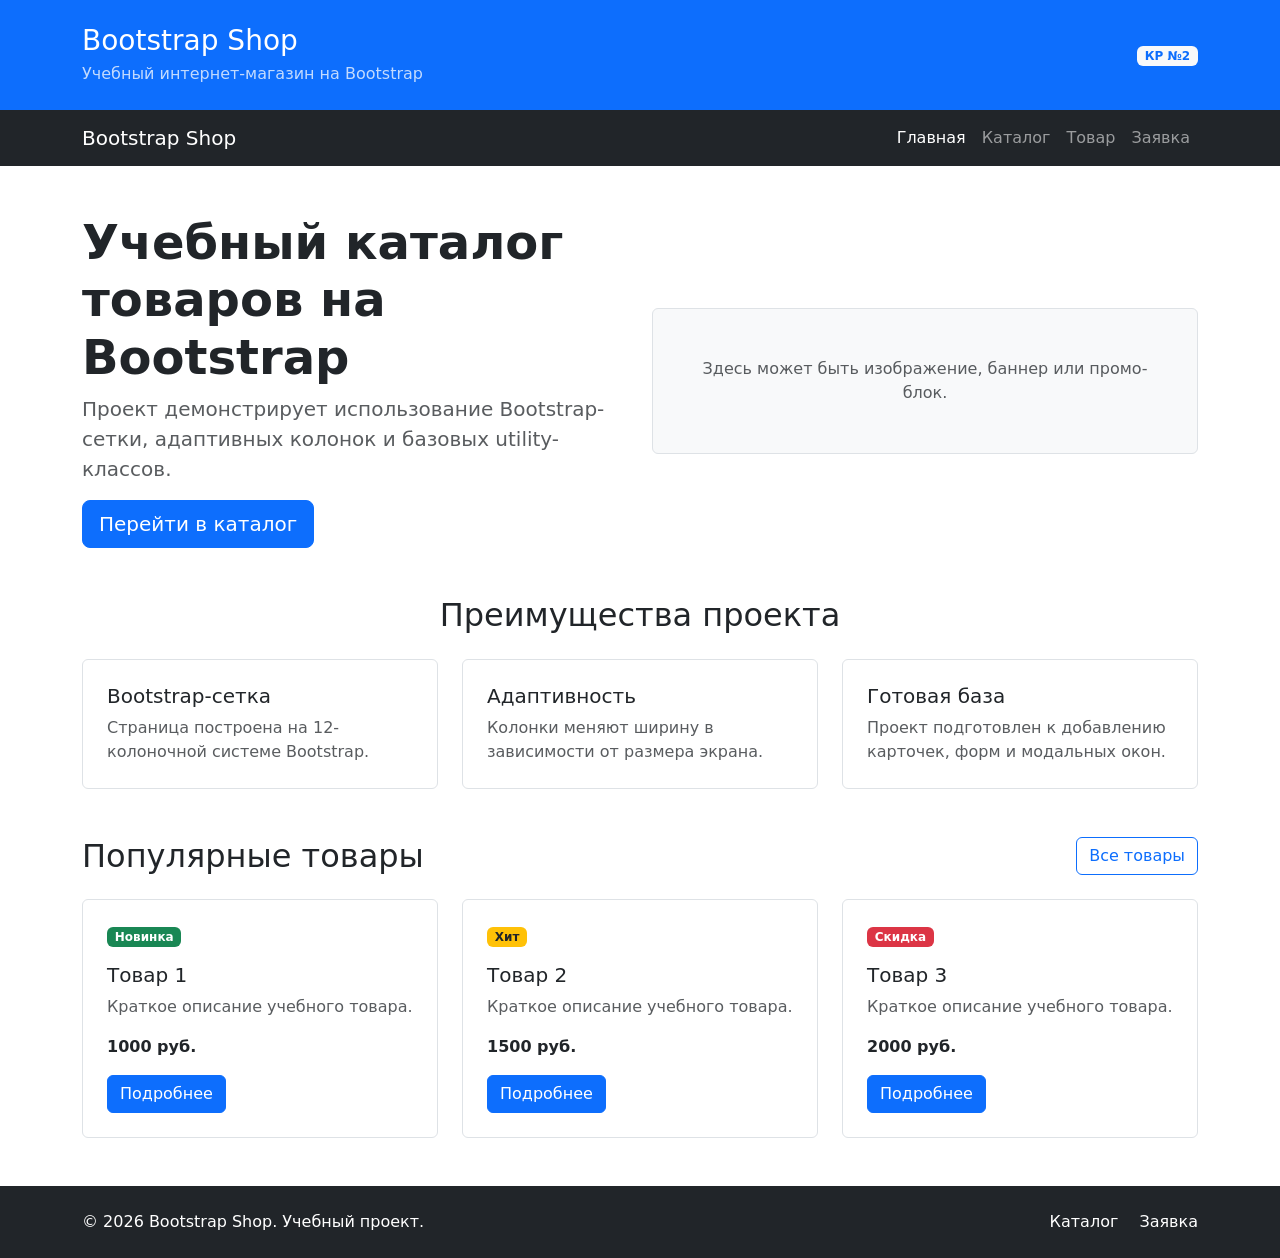
==== index.html @ 37c41f8d "feat: create Bootstrap grid homepage" ====
<!DOCTYPE html>
<html lang="ru">
<head>
  <meta charset="UTF-8">
  <meta name="viewport" content="width=device-width, initial-scale=1.0">
  <title>Главная — Bootstrap Shop</title>

  <link
    href="https://cdn.jsdelivr.net/npm/bootstrap@5.3.3/dist/css/bootstrap.min.css"
    rel="stylesheet"
  >

  <link rel="stylesheet" href="css/custom.css">
</head>
<body>
  <header class="bg-primary text-white py-4">
  <div class="container">
    <div class="row align-items-center">
      <div class="col-12 col-md-8">
        <h1 class="h3 mb-1">Bootstrap Shop</h1>
        <p class="mb-0 opacity-75">
          Учебный интернет-магазин на Bootstrap
        </p>
      </div>

      <div class="col-12 col-md-4 text-md-end mt-3 mt-md-0">
        <span class="badge bg-light text-primary">
          КР №2
        </span>
      </div>
    </div>
  </div>
</header>

<nav class="navbar navbar-expand-lg navbar-dark bg-dark">
  <div class="container">
    <a class="navbar-brand" href="index.html">Bootstrap Shop</a>

    <button
      class="navbar-toggler"
      type="button"
      data-bs-toggle="collapse"
      data-bs-target="#mainNavbar"
      aria-controls="mainNavbar"
      aria-expanded="false"
      aria-label="Переключить навигацию"
    >
      <span class="navbar-toggler-icon"></span>
    </button>

    <div class="collapse navbar-collapse" id="mainNavbar">
      <ul class="navbar-nav ms-auto">
        <li class="nav-item">
          <a class="nav-link active" aria-current="page" href="index.html">
            Главная
          </a>
        </li>

        <li class="nav-item">
          <a class="nav-link" href="catalog.html">Каталог</a>
        </li>

        <li class="nav-item">
          <a class="nav-link" href="product.html">Товар</a>
        </li>

        <li class="nav-item">
          <a class="nav-link" href="order.html">Заявка</a>
        </li>
      </ul>
    </div>
  </div>
</nav>

<main>
  <section class="container my-5">
    <div class="row align-items-center g-4">
      <div class="col-12 col-lg-6">
        <h2 class="display-5 fw-bold">
          Учебный каталог товаров на Bootstrap
        </h2>

        <p class="lead text-muted">
          Проект демонстрирует использование Bootstrap-сетки,
          адаптивных колонок и базовых utility-классов.
        </p>

        <a class="btn btn-primary btn-lg" href="catalog.html">
          Перейти в каталог
        </a>
      </div>

      <div class="col-12 col-lg-6">
        <div class="p-5 bg-light border rounded text-center">
          <p class="mb-0 text-muted">
            Здесь может быть изображение, баннер или промо-блок.
          </p>
        </div>
      </div>
    </div>
  </section>
  <section class="container my-5">
  <h2 class="text-center mb-4">Преимущества проекта</h2>

  <div class="row g-4">
    <div class="col-12 col-md-4">
      <div class="p-4 border rounded h-100 bg-white">
        <h3 class="h5">Bootstrap-сетка</h3>
        <p class="mb-0 text-muted">
          Страница построена на 12-колоночной системе Bootstrap.
        </p>
      </div>
    </div>

    <div class="col-12 col-md-4">
      <div class="p-4 border rounded h-100 bg-white">
        <h3 class="h5">Адаптивность</h3>
        <p class="mb-0 text-muted">
          Колонки меняют ширину в зависимости от размера экрана.
        </p>
      </div>
    </div>

    <div class="col-12 col-md-4">
      <div class="p-4 border rounded h-100 bg-white">
        <h3 class="h5">Готовая база</h3>
        <p class="mb-0 text-muted">
          Проект подготовлен к добавлению карточек, форм и модальных окон.
        </p>
      </div>
    </div>
  </div>
</section>

<section class="container my-5">
  <div class="d-flex justify-content-between align-items-center mb-4">
    <h2 class="mb-0">Популярные товары</h2>

    <a class="btn btn-outline-primary" href="catalog.html">
      Все товары
    </a>
  </div>

  <div class="row g-4">
    <div class="col-12 col-md-6 col-lg-4">
      <div class="border rounded h-100 p-4">
        <span class="badge bg-success mb-3">Новинка</span>

        <h3 class="h5">Товар 1</h3>

        <p class="text-muted">
          Краткое описание учебного товара.
        </p>

        <p class="fw-bold mb-3">1000 руб.</p>

        <a class="btn btn-primary" href="product.html">
          Подробнее
        </a>
      </div>
    </div>

    <div class="col-12 col-md-6 col-lg-4">
      <div class="border rounded h-100 p-4">
        <span class="badge bg-warning text-dark mb-3">Хит</span>

        <h3 class="h5">Товар 2</h3>

        <p class="text-muted">
          Краткое описание учебного товара.
        </p>

        <p class="fw-bold mb-3">1500 руб.</p>

        <a class="btn btn-primary" href="product.html">
          Подробнее
        </a>
      </div>
    </div>

    <div class="col-12 col-md-6 col-lg-4">
      <div class="border rounded h-100 p-4">
        <span class="badge bg-danger mb-3">Скидка</span>

        <h3 class="h5">Товар 3</h3>

        <p class="text-muted">
          Краткое описание учебного товара.
        </p>

        <p class="fw-bold mb-3">2000 руб.</p>

        <a class="btn btn-primary" href="product.html">
          Подробнее
        </a>
      </div>
    </div>
  </div>
</section>
</main>

<footer class="bg-dark text-white py-4 mt-5">
  <div class="container">
    <div class="row align-items-center g-3">
      <div class="col-12 col-md-6">
        <p class="mb-0">
          &copy; 2026 Bootstrap Shop. Учебный проект.
        </p>
      </div>

      <div class="col-12 col-md-6 text-md-end">
        <a class="text-white text-decoration-none me-3" href="catalog.html">
          Каталог
        </a>

        <a class="text-white text-decoration-none" href="order.html">
          Заявка
        </a>
      </div>
    </div>
  </div>
</footer>

  <script
    src="https://cdn.jsdelivr.net/npm/bootstrap@5.3.3/dist/js/bootstrap.bundle.min.js">
  </script>
</body>
</html>
---- css/custom.css ----
body {
  min-height: 100vh;
}

.placeholder-box {
  min-height: 240px;
}
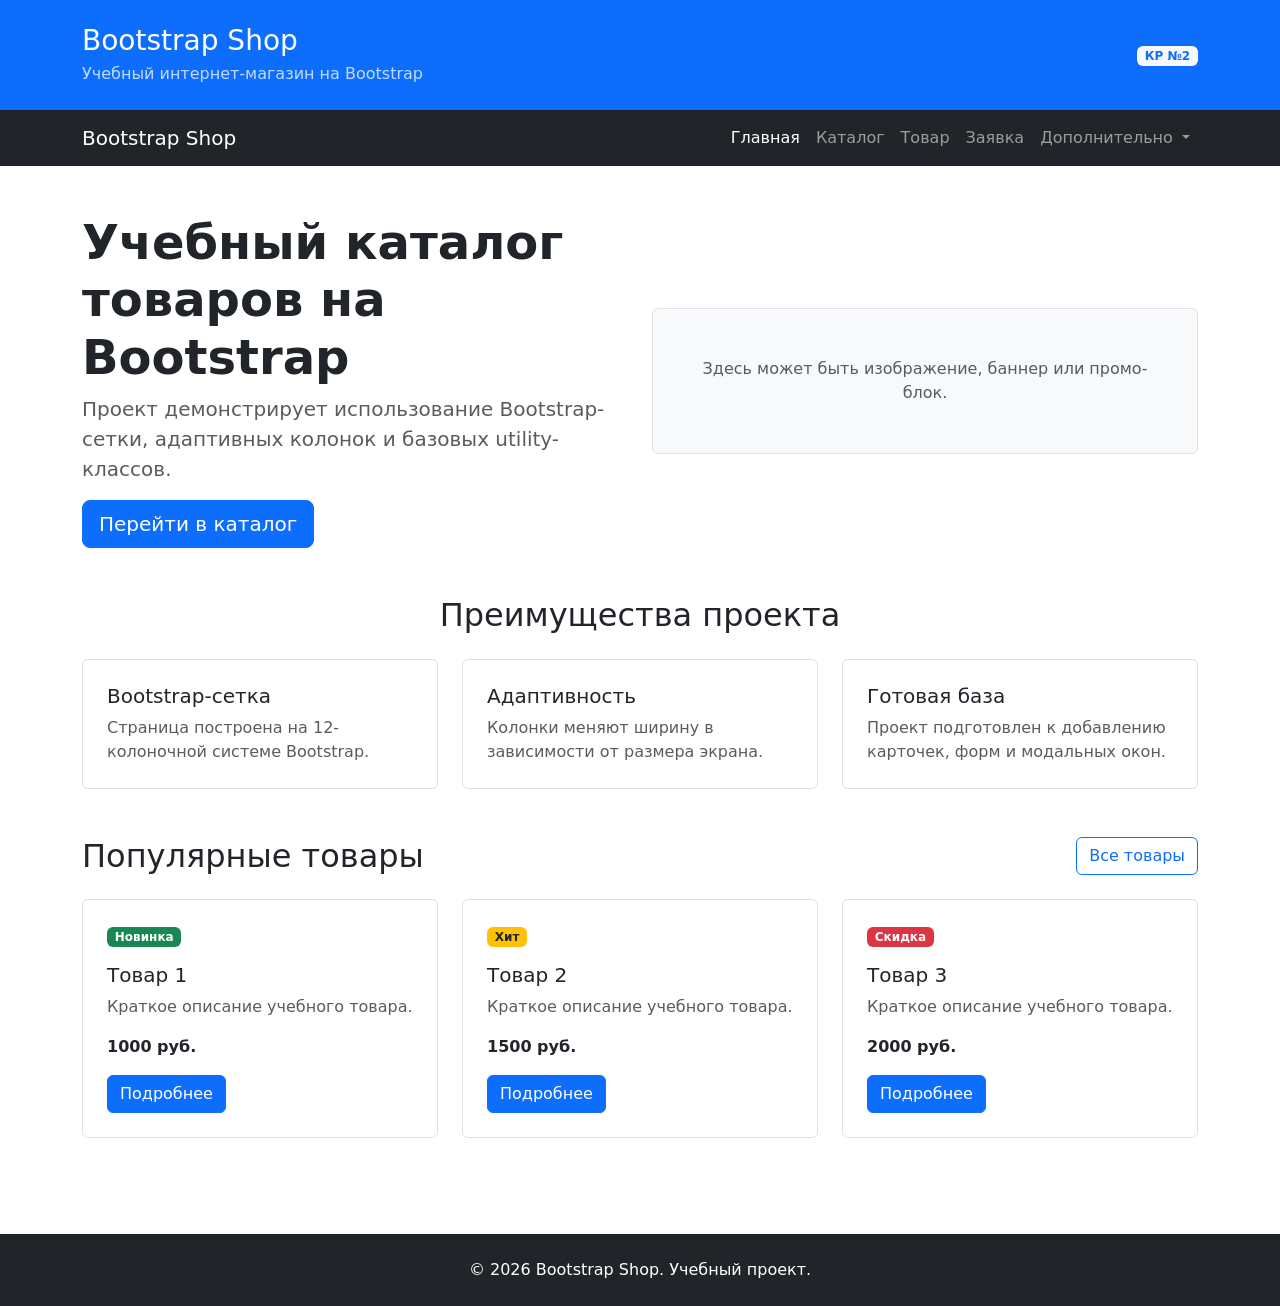
==== commit c328b30f: "feat: add Bootstrap components pages" ====
--- a/index.html
+++ b/index.html
@@ -3,226 +3,335 @@
 <head>
   <meta charset="UTF-8">
   <meta name="viewport" content="width=device-width, initial-scale=1.0">
+
   <title>Главная — Bootstrap Shop</title>
 
   <link
-    href="https://cdn.jsdelivr.net/npm/bootstrap@5.3.3/dist/css/bootstrap.min.css"
+    href="https://cdn.jsdelivr.net/npm/bootstrap@5.3.8/dist/css/bootstrap.min.css"
     rel="stylesheet"
   >
 
   <link rel="stylesheet" href="css/custom.css">
 </head>
+
 <body>
+
   <header class="bg-primary text-white py-4">
+    <div class="container">
+      <div class="row align-items-center">
+
+        <div class="col-12 col-md-8">
+          <h1 class="h3 mb-1">Bootstrap Shop</h1>
+
+          <p class="mb-0 opacity-75">
+            Учебный интернет-магазин на Bootstrap
+          </p>
+        </div>
+
+        <div class="col-12 col-md-4 text-md-end mt-3 mt-md-0">
+          <span class="badge bg-light text-primary">
+            КР №2
+          </span>
+        </div>
+
+      </div>
+    </div>
+  </header>
+
+
+  <nav class="navbar navbar-expand-lg navbar-dark bg-dark">
+    <div class="container">
+
+      <a class="navbar-brand" href="index.html">
+        Bootstrap Shop
+      </a>
+
+      <button
+        class="navbar-toggler"
+        type="button"
+        data-bs-toggle="collapse"
+        data-bs-target="#mainNavbar"
+        aria-controls="mainNavbar"
+        aria-expanded="false"
+        aria-label="Переключить навигацию"
+      >
+        <span class="navbar-toggler-icon"></span>
+      </button>
+
+      <div class="collapse navbar-collapse" id="mainNavbar">
+        <ul class="navbar-nav ms-auto">
+
+          <li class="nav-item">
+            <a
+              class="nav-link active"
+              aria-current="page"
+              href="index.html"
+            >
+              Главная
+            </a>
+          </li>
+
+          <li class="nav-item">
+            <a class="nav-link" href="catalog.html">
+              Каталог
+            </a>
+          </li>
+
+          <li class="nav-item">
+            <a class="nav-link" href="product.html">
+              Товар
+            </a>
+          </li>
+
+          <li class="nav-item">
+            <a class="nav-link" href="order.html">
+              Заявка
+            </a>
+          </li>
+
+          <li class="nav-item dropdown">
+            <a
+              class="nav-link dropdown-toggle"
+              href="#"
+              role="button"
+              data-bs-toggle="dropdown"
+              aria-expanded="false"
+            >
+              Дополнительно
+            </a>
+
+            <ul class="dropdown-menu">
+              <li>
+                <a class="dropdown-item" href="catalog.html">
+                  Все товары
+                </a>
+              </li>
+
+              <li>
+                <a class="dropdown-item" href="order.html">
+                  Оформить заявку
+                </a>
+              </li>
+
+              <li>
+                <a class="dropdown-item" href="index.html#popular">
+                  Популярное
+                </a>
+              </li>
+            </ul>
+          </li>
+
+        </ul>
+      </div>
+
+    </div>
+  </nav>
+
+
+  <main>
+
+    <section class="container my-5">
+      <div class="row align-items-center g-4">
+
+        <div class="col-12 col-lg-6">
+
+          <h2 class="display-5 fw-bold">
+            Учебный каталог товаров на Bootstrap
+          </h2>
+
+          <p class="lead text-muted">
+            Проект демонстрирует использование Bootstrap-сетки,
+            адаптивных колонок и базовых utility-классов.
+          </p>
+
+          <a class="btn btn-primary btn-lg" href="catalog.html">
+            Перейти в каталог
+          </a>
+
+        </div>
+
+        <div class="col-12 col-lg-6">
+
+          <div class="p-5 bg-light border rounded text-center">
+            <p class="mb-0 text-muted">
+              Здесь может быть изображение, баннер или промо-блок.
+            </p>
+          </div>
+
+        </div>
+
+      </div>
+    </section>
+
+
+    <section class="container my-5">
+
+      <h2 class="text-center mb-4">
+        Преимущества проекта
+      </h2>
+
+      <div class="row g-4">
+
+        <div class="col-12 col-md-4">
+          <div class="p-4 border rounded h-100 bg-white">
+
+            <h3 class="h5">
+              Bootstrap-сетка
+            </h3>
+
+            <p class="mb-0 text-muted">
+              Страница построена на 12-колоночной системе Bootstrap.
+            </p>
+
+          </div>
+        </div>
+
+        <div class="col-12 col-md-4">
+          <div class="p-4 border rounded h-100 bg-white">
+
+            <h3 class="h5">
+              Адаптивность
+            </h3>
+
+            <p class="mb-0 text-muted">
+              Колонки меняют ширину в зависимости от размера экрана.
+            </p>
+
+          </div>
+        </div>
+
+        <div class="col-12 col-md-4">
+          <div class="p-4 border rounded h-100 bg-white">
+
+            <h3 class="h5">
+              Готовая база
+            </h3>
+
+            <p class="mb-0 text-muted">
+              Проект подготовлен к добавлению карточек, форм и модальных окон.
+            </p>
+
+          </div>
+        </div>
+
+      </div>
+    </section>
+
+
+    <section class="container my-5" id="popular">
+
+      <div class="d-flex justify-content-between align-items-center mb-4">
+
+        <h2 class="mb-0">
+          Популярные товары
+        </h2>
+
+        <a class="btn btn-outline-primary" href="catalog.html">
+          Все товары
+        </a>
+
+      </div>
+
+      <div class="row g-4">
+
+        <div class="col-12 col-md-6 col-lg-4">
+          <div class="border rounded h-100 p-4">
+
+            <span class="badge bg-success mb-3">
+              Новинка
+            </span>
+
+            <h3 class="h5">
+              Товар 1
+            </h3>
+
+            <p class="text-muted">
+              Краткое описание учебного товара.
+            </p>
+
+            <p class="fw-bold mb-3">
+              1000 руб.
+            </p>
+
+            <a class="btn btn-primary" href="product.html">
+              Подробнее
+            </a>
+
+          </div>
+        </div>
+
+
+        <div class="col-12 col-md-6 col-lg-4">
+          <div class="border rounded h-100 p-4">
+
+            <span class="badge bg-warning text-dark mb-3">
+              Хит
+            </span>
+
+            <h3 class="h5">
+              Товар 2
+            </h3>
+
+            <p class="text-muted">
+              Краткое описание учебного товара.
+            </p>
+
+            <p class="fw-bold mb-3">
+              1500 руб.
+            </p>
+
+            <a class="btn btn-primary" href="product.html">
+              Подробнее
+            </a>
+
+          </div>
+        </div>
+
+
+        <div class="col-12 col-md-6 col-lg-4">
+          <div class="border rounded h-100 p-4">
+
+            <span class="badge bg-danger mb-3">
+              Скидка
+            </span>
+
+            <h3 class="h5">
+              Товар 3
+            </h3>
+
+            <p class="text-muted">
+              Краткое описание учебного товара.
+            </p>
+
+            <p class="fw-bold mb-3">
+              2000 руб.
+            </p>
+
+            <a class="btn btn-primary" href="product.html">
+              Подробнее
+            </a>
+
+          </div>
+        </div>
+
+      </div>
+    </section>
+
+  </main>
+
+
+  <footer class="bg-dark text-white py-4 mt-5">
   <div class="container">
-    <div class="row align-items-center">
-      <div class="col-12 col-md-8">
-        <h1 class="h3 mb-1">Bootstrap Shop</h1>
-        <p class="mb-0 opacity-75">
-          Учебный интернет-магазин на Bootstrap
-        </p>
-      </div>
-
-      <div class="col-12 col-md-4 text-md-end mt-3 mt-md-0">
-        <span class="badge bg-light text-primary">
-          КР №2
-        </span>
-      </div>
-    </div>
-  </div>
-</header>
-
-<nav class="navbar navbar-expand-lg navbar-dark bg-dark">
-  <div class="container">
-    <a class="navbar-brand" href="index.html">Bootstrap Shop</a>
-
-    <button
-      class="navbar-toggler"
-      type="button"
-      data-bs-toggle="collapse"
-      data-bs-target="#mainNavbar"
-      aria-controls="mainNavbar"
-      aria-expanded="false"
-      aria-label="Переключить навигацию"
-    >
-      <span class="navbar-toggler-icon"></span>
-    </button>
-
-    <div class="collapse navbar-collapse" id="mainNavbar">
-      <ul class="navbar-nav ms-auto">
-        <li class="nav-item">
-          <a class="nav-link active" aria-current="page" href="index.html">
-            Главная
-          </a>
-        </li>
-
-        <li class="nav-item">
-          <a class="nav-link" href="catalog.html">Каталог</a>
-        </li>
-
-        <li class="nav-item">
-          <a class="nav-link" href="product.html">Товар</a>
-        </li>
-
-        <li class="nav-item">
-          <a class="nav-link" href="order.html">Заявка</a>
-        </li>
-      </ul>
-    </div>
-  </div>
-</nav>
-
-<main>
-  <section class="container my-5">
-    <div class="row align-items-center g-4">
-      <div class="col-12 col-lg-6">
-        <h2 class="display-5 fw-bold">
-          Учебный каталог товаров на Bootstrap
-        </h2>
-
-        <p class="lead text-muted">
-          Проект демонстрирует использование Bootstrap-сетки,
-          адаптивных колонок и базовых utility-классов.
-        </p>
-
-        <a class="btn btn-primary btn-lg" href="catalog.html">
-          Перейти в каталог
-        </a>
-      </div>
-
-      <div class="col-12 col-lg-6">
-        <div class="p-5 bg-light border rounded text-center">
-          <p class="mb-0 text-muted">
-            Здесь может быть изображение, баннер или промо-блок.
-          </p>
-        </div>
-      </div>
-    </div>
-  </section>
-  <section class="container my-5">
-  <h2 class="text-center mb-4">Преимущества проекта</h2>
-
-  <div class="row g-4">
-    <div class="col-12 col-md-4">
-      <div class="p-4 border rounded h-100 bg-white">
-        <h3 class="h5">Bootstrap-сетка</h3>
-        <p class="mb-0 text-muted">
-          Страница построена на 12-колоночной системе Bootstrap.
-        </p>
-      </div>
-    </div>
-
-    <div class="col-12 col-md-4">
-      <div class="p-4 border rounded h-100 bg-white">
-        <h3 class="h5">Адаптивность</h3>
-        <p class="mb-0 text-muted">
-          Колонки меняют ширину в зависимости от размера экрана.
-        </p>
-      </div>
-    </div>
-
-    <div class="col-12 col-md-4">
-      <div class="p-4 border rounded h-100 bg-white">
-        <h3 class="h5">Готовая база</h3>
-        <p class="mb-0 text-muted">
-          Проект подготовлен к добавлению карточек, форм и модальных окон.
-        </p>
-      </div>
-    </div>
-  </div>
-</section>
-
-<section class="container my-5">
-  <div class="d-flex justify-content-between align-items-center mb-4">
-    <h2 class="mb-0">Популярные товары</h2>
-
-    <a class="btn btn-outline-primary" href="catalog.html">
-      Все товары
-    </a>
-  </div>
-
-  <div class="row g-4">
-    <div class="col-12 col-md-6 col-lg-4">
-      <div class="border rounded h-100 p-4">
-        <span class="badge bg-success mb-3">Новинка</span>
-
-        <h3 class="h5">Товар 1</h3>
-
-        <p class="text-muted">
-          Краткое описание учебного товара.
-        </p>
-
-        <p class="fw-bold mb-3">1000 руб.</p>
-
-        <a class="btn btn-primary" href="product.html">
-          Подробнее
-        </a>
-      </div>
-    </div>
-
-    <div class="col-12 col-md-6 col-lg-4">
-      <div class="border rounded h-100 p-4">
-        <span class="badge bg-warning text-dark mb-3">Хит</span>
-
-        <h3 class="h5">Товар 2</h3>
-
-        <p class="text-muted">
-          Краткое описание учебного товара.
-        </p>
-
-        <p class="fw-bold mb-3">1500 руб.</p>
-
-        <a class="btn btn-primary" href="product.html">
-          Подробнее
-        </a>
-      </div>
-    </div>
-
-    <div class="col-12 col-md-6 col-lg-4">
-      <div class="border rounded h-100 p-4">
-        <span class="badge bg-danger mb-3">Скидка</span>
-
-        <h3 class="h5">Товар 3</h3>
-
-        <p class="text-muted">
-          Краткое описание учебного товара.
-        </p>
-
-        <p class="fw-bold mb-3">2000 руб.</p>
-
-        <a class="btn btn-primary" href="product.html">
-          Подробнее
-        </a>
-      </div>
-    </div>
-  </div>
-</section>
-</main>
-
-<footer class="bg-dark text-white py-4 mt-5">
-  <div class="container">
-    <div class="row align-items-center g-3">
-      <div class="col-12 col-md-6">
-        <p class="mb-0">
-          &copy; 2026 Bootstrap Shop. Учебный проект.
-        </p>
-      </div>
-
-      <div class="col-12 col-md-6 text-md-end">
-        <a class="text-white text-decoration-none me-3" href="catalog.html">
-          Каталог
-        </a>
-
-        <a class="text-white text-decoration-none" href="order.html">
-          Заявка
-        </a>
-      </div>
-    </div>
+    <p class="mb-0 text-center">
+      &copy; 2026 Bootstrap Shop. Учебный проект.
+    </p>
   </div>
 </footer>
 
+
   <script
-    src="https://cdn.jsdelivr.net/npm/bootstrap@5.3.3/dist/js/bootstrap.bundle.min.js">
+    src="https://cdn.jsdelivr.net/npm/bootstrap@5.3.8/dist/js/bootstrap.bundle.min.js">
   </script>
+
 </body>
 </html>
--- a/css/custom.css
+++ b/css/custom.css
@@ -1,7 +1,22 @@
 body {
   min-height: 100vh;
+  display: flex;
+  flex-direction: column;
+}
+
+main {
+  flex: 1;
 }
 
 .placeholder-box {
   min-height: 240px;
+}
+
+.placeholder-image {
+  min-height: 320px;
+}
+
+.card-img-top {
+  height: 180px;
+  object-fit: cover;
 }
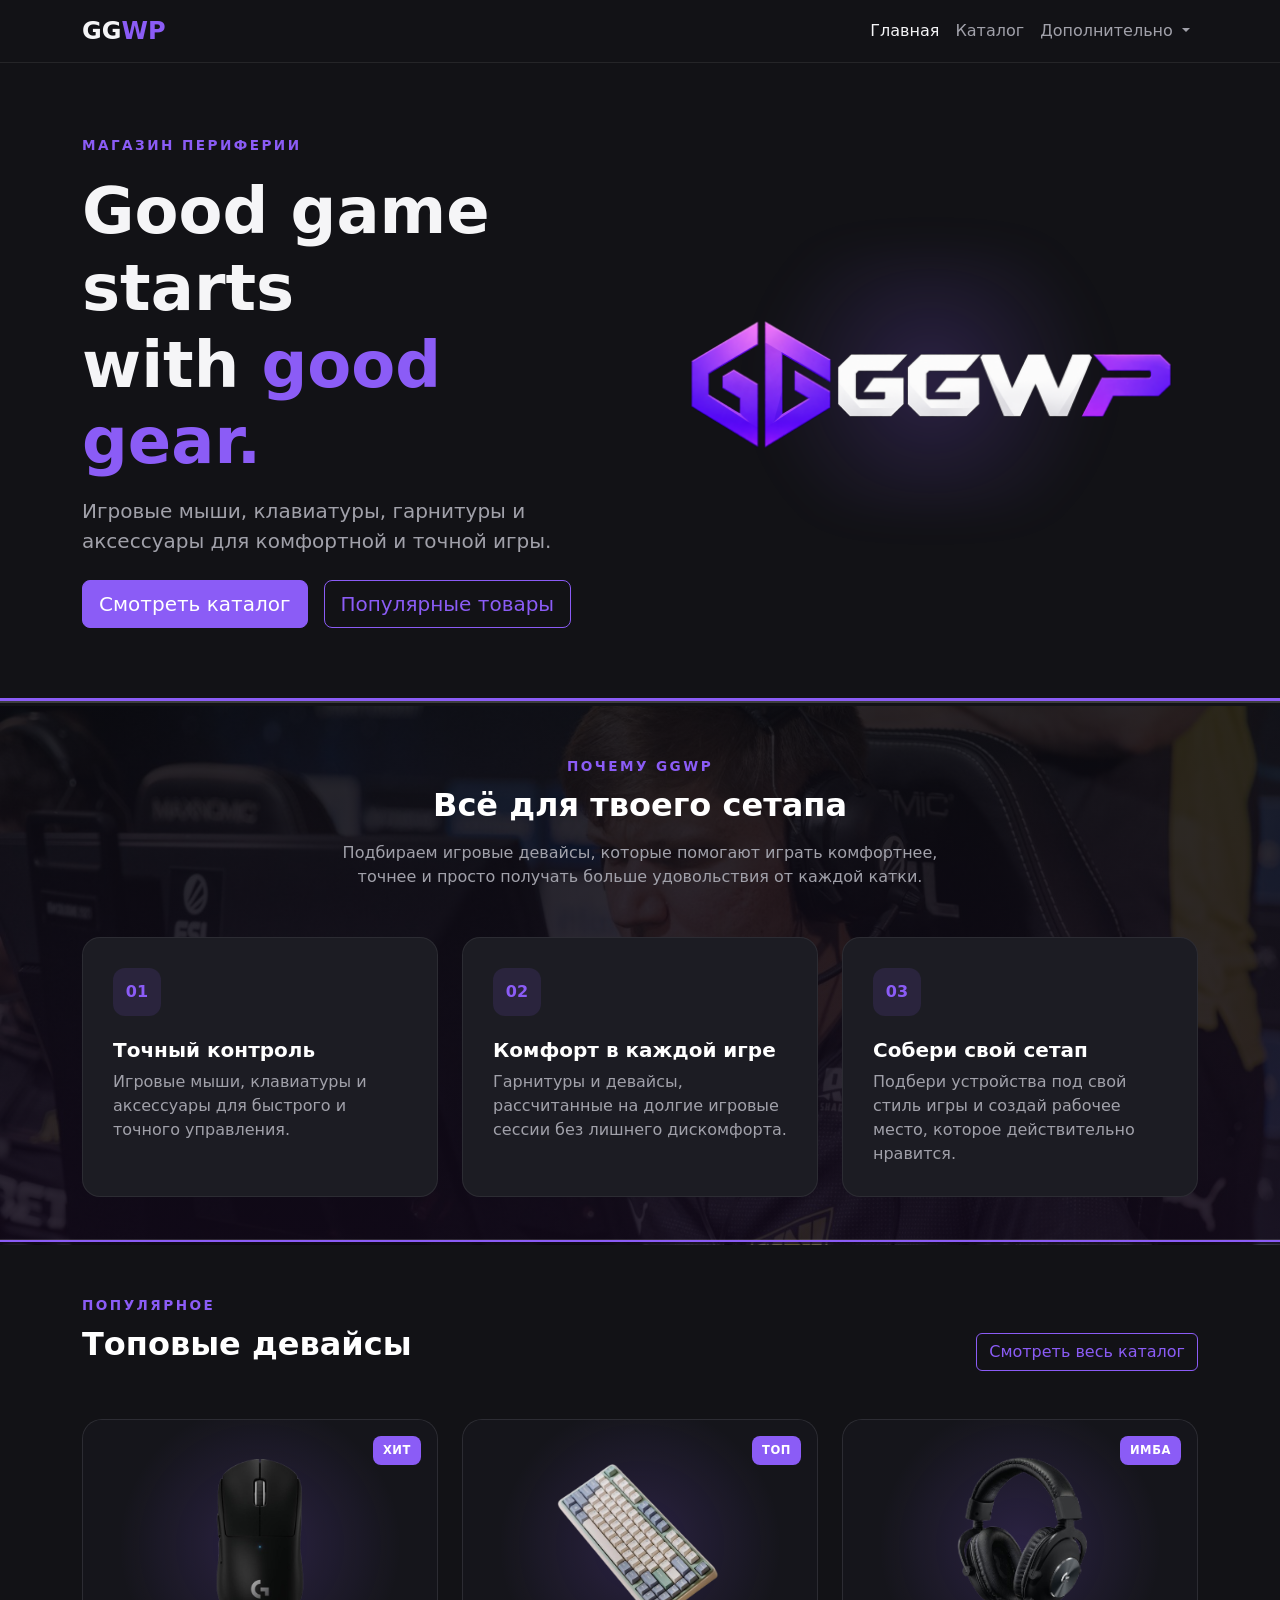
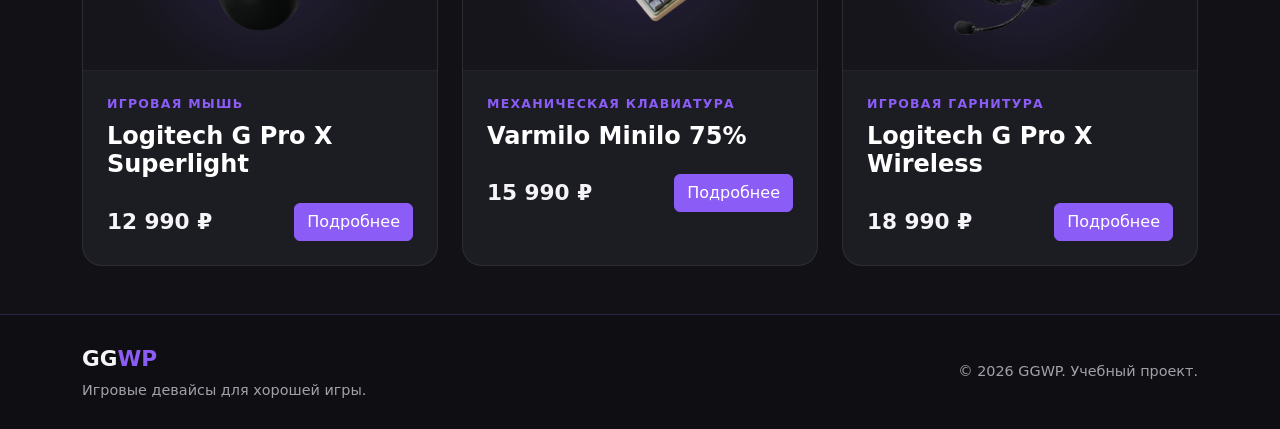
==== commit 6c854d3f: "Redesign GGWP store frontend" ====
--- a/index.html
+++ b/index.html
@@ -16,315 +16,378 @@
 
 <body>
 
-  <header class="bg-primary text-white py-4">
-    <div class="container">
-      <div class="row align-items-center">
-
-        <div class="col-12 col-md-8">
-          <h1 class="h3 mb-1">Bootstrap Shop</h1>
-
-          <p class="mb-0 opacity-75">
-            Учебный интернет-магазин на Bootstrap
+  
+
+
+  <nav class="navbar navbar-expand-lg navbar-dark ggwp-navbar">
+  <div class="container">
+
+    <a class="navbar-brand fw-bold fs-4" href="index.html">
+      <span class="brand-gg">GG</span><span class="brand-wp">WP</span>
+    </a>
+
+    <button
+      class="navbar-toggler"
+      type="button"
+      data-bs-toggle="collapse"
+      data-bs-target="#mainNavbar"
+      aria-controls="mainNavbar"
+      aria-expanded="false"
+      aria-label="Открыть меню"
+    >
+      <span class="navbar-toggler-icon"></span>
+    </button>
+
+    <div class="collapse navbar-collapse" id="mainNavbar">
+      <ul class="navbar-nav ms-auto align-items-lg-center">
+
+        <li class="nav-item">
+          <a class="nav-link active" href="index.html">Главная</a>
+        </li>
+
+        <li class="nav-item">
+          <a class="nav-link" href="catalog.html">Каталог</a>
+        </li>
+
+        <li class="nav-item dropdown">
+          <a
+            class="nav-link dropdown-toggle"
+            href="#"
+            role="button"
+            data-bs-toggle="dropdown"
+            aria-expanded="false"
+          >
+            Дополнительно
+          </a>
+
+          <ul class="dropdown-menu dropdown-menu-dark">
+
+  <li>
+    <a class="dropdown-item" href="catalog.html">
+      Все товары
+    </a>
+  </li>
+
+  <li>
+    <a class="dropdown-item" href="index.html#popular">
+      Популярное
+    </a>
+  </li>
+
+  <li>
+    <hr class="dropdown-divider">
+  </li>
+
+  <li>
+    <a class="dropdown-item" href="support.html">
+      Поддержка
+    </a>
+  </li>
+
+</ul>
+        </li>
+
+      </ul>
+    </div>
+
+  </div>
+</nav>
+
+
+  <main>
+
+    <section class="ggwp-hero">
+  <div class="container">
+    <div class="row align-items-center g-5">
+
+      <div class="col-12 col-lg-6">
+
+        <span class="ggwp-label">
+          МАГАЗИН ПЕРИФЕРИИ
+        </span>
+
+        <h1 class="display-3 fw-bold mt-3 mb-3">
+          Good game starts<br>
+          with <span class="text-ggwp">good gear.</span>
+        </h1>
+
+        <p class="lead ggwp-muted mb-4">
+          Игровые мыши, клавиатуры, гарнитуры и аксессуары
+          для комфортной и точной игры.
+        </p>
+
+        <div class="d-flex flex-wrap gap-3">
+          <a class="btn btn-ggwp btn-lg" href="catalog.html">
+            Смотреть каталог
+          </a>
+
+          <a class="btn btn-outline-ggwp btn-lg" href="#popular">
+            Популярные товары
+          </a>
+        </div>
+
+      </div>
+
+      <div class="col-12 col-lg-6">
+        <div class="ggwp-logo-area">
+          <img
+            src="images/logo-hero.png"
+            class="img-fluid ggwp-hero-logo"
+            alt="GGWP"
+          >
+        </div>
+      </div>
+
+    </div>
+  </div>
+</section>
+
+
+    <section class="ggwp-features py-5">
+  <div class="container">
+
+    <div class="text-center mb-5">
+      <span class="ggwp-label">ПОЧЕМУ GGWP</span>
+
+      <h2 class="fw-bold text-white mt-2 mb-3">
+        Всё для твоего сетапа
+      </h2>
+
+      <p class="ggwp-muted mx-auto ggwp-section-description">
+        Подбираем игровые девайсы, которые помогают играть комфортнее,
+        точнее и просто получать больше удовольствия от каждой катки.
+      </p>
+    </div>
+
+    <div class="row g-4">
+
+      <div class="col-12 col-md-4">
+        <div class="ggwp-feature-card h-100">
+
+          <div class="ggwp-feature-number">
+            01
+          </div>
+
+          <h3 class="h5 text-white fw-bold">
+            Точный контроль
+          </h3>
+
+          <p class="ggwp-muted mb-0">
+            Игровые мыши, клавиатуры и аксессуары для быстрого
+            и точного управления.
           </p>
-        </div>
-
-        <div class="col-12 col-md-4 text-md-end mt-3 mt-md-0">
-          <span class="badge bg-light text-primary">
-            КР №2
-          </span>
-        </div>
-
-      </div>
-    </div>
-  </header>
-
-
-  <nav class="navbar navbar-expand-lg navbar-dark bg-dark">
-    <div class="container">
-
-      <a class="navbar-brand" href="index.html">
-        Bootstrap Shop
+
+        </div>
+      </div>
+
+      <div class="col-12 col-md-4">
+        <div class="ggwp-feature-card h-100">
+
+          <div class="ggwp-feature-number">
+            02
+          </div>
+
+          <h3 class="h5 text-white fw-bold">
+            Комфорт в каждой игре
+          </h3>
+
+          <p class="ggwp-muted mb-0">
+            Гарнитуры и девайсы, рассчитанные на долгие игровые
+            сессии без лишнего дискомфорта.
+          </p>
+
+        </div>
+      </div>
+
+      <div class="col-12 col-md-4">
+        <div class="ggwp-feature-card h-100">
+
+          <div class="ggwp-feature-number">
+            03
+          </div>
+
+          <h3 class="h5 text-white fw-bold">
+            Собери свой сетап
+          </h3>
+
+          <p class="ggwp-muted mb-0">
+            Подбери устройства под свой стиль игры и создай
+            рабочее место, которое действительно нравится.
+          </p>
+
+        </div>
+      </div>
+
+    </div>
+
+  </div>
+</section>
+
+
+    <section id="popular" class="ggwp-products py-5">
+  <div class="container">
+
+    <div class="d-flex flex-column flex-md-row justify-content-between align-items-md-end gap-3 mb-5">
+      <div>
+        <span class="ggwp-label">ПОПУЛЯРНОЕ</span>
+
+        <h2 class="fw-bold text-white mt-2 mb-2">
+          Топовые девайсы
+        </h2>
+      </div>
+
+      <a class="btn btn-outline-ggwp" href="catalog.html">
+        Смотреть весь каталог
       </a>
-
-      <button
-        class="navbar-toggler"
-        type="button"
-        data-bs-toggle="collapse"
-        data-bs-target="#mainNavbar"
-        aria-controls="mainNavbar"
-        aria-expanded="false"
-        aria-label="Переключить навигацию"
-      >
-        <span class="navbar-toggler-icon"></span>
-      </button>
-
-      <div class="collapse navbar-collapse" id="mainNavbar">
-        <ul class="navbar-nav ms-auto">
-
-          <li class="nav-item">
-            <a
-              class="nav-link active"
-              aria-current="page"
-              href="index.html"
+    </div>
+
+    <div class="row g-4">
+
+      <div class="col-12 col-md-6 col-lg-4">
+        <div class="ggwp-product-card h-100">
+
+          <div class="ggwp-product-badge">
+            ХИТ
+          </div>
+
+          <div class="ggwp-product-image">
+            <img
+              src="images/logitech-superlight.png"
+              alt="Logitech G Pro X Superlight"
+              class="ggwp-product-photo"
             >
-              Главная
-            </a>
-          </li>
-
-          <li class="nav-item">
-            <a class="nav-link" href="catalog.html">
-              Каталог
-            </a>
-          </li>
-
-          <li class="nav-item">
-            <a class="nav-link" href="product.html">
-              Товар
-            </a>
-          </li>
-
-          <li class="nav-item">
-            <a class="nav-link" href="order.html">
-              Заявка
-            </a>
-          </li>
-
-          <li class="nav-item dropdown">
-            <a
-              class="nav-link dropdown-toggle"
-              href="#"
-              role="button"
-              data-bs-toggle="dropdown"
-              aria-expanded="false"
+          </div>
+
+          <div class="ggwp-product-body">
+            <p class="ggwp-product-category mb-2">
+              Игровая мышь
+            </p>
+
+            <h3 class="h4 text-white fw-bold mb-4">
+              Logitech G Pro X Superlight
+            </h3>
+
+            <div class="d-flex justify-content-between align-items-center gap-3">
+              <span class="ggwp-price">
+                12 990 ₽
+              </span>
+
+              <a class="btn btn-ggwp" href="product.html">
+                Подробнее
+              </a>
+            </div>
+          </div>
+
+        </div>
+      </div>
+
+
+      <div class="col-12 col-md-6 col-lg-4">
+        <div class="ggwp-product-card h-100">
+
+          <div class="ggwp-product-badge">
+            ТОП
+          </div>
+
+          <div class="ggwp-product-image">
+            <img
+              src="images/varmilo-minilo.png"
+              alt="Varmilo Minilo 75%"
+              class="ggwp-product-photo"
             >
-              Дополнительно
-            </a>
-
-            <ul class="dropdown-menu">
-              <li>
-                <a class="dropdown-item" href="catalog.html">
-                  Все товары
-                </a>
-              </li>
-
-              <li>
-                <a class="dropdown-item" href="order.html">
-                  Оформить заявку
-                </a>
-              </li>
-
-              <li>
-                <a class="dropdown-item" href="index.html#popular">
-                  Популярное
-                </a>
-              </li>
-            </ul>
-          </li>
-
-        </ul>
-      </div>
-
-    </div>
-  </nav>
-
-
-  <main>
-
-    <section class="container my-5">
-      <div class="row align-items-center g-4">
-
-        <div class="col-12 col-lg-6">
-
-          <h2 class="display-5 fw-bold">
-            Учебный каталог товаров на Bootstrap
-          </h2>
-
-          <p class="lead text-muted">
-            Проект демонстрирует использование Bootstrap-сетки,
-            адаптивных колонок и базовых utility-классов.
-          </p>
-
-          <a class="btn btn-primary btn-lg" href="catalog.html">
-            Перейти в каталог
-          </a>
-
-        </div>
-
-        <div class="col-12 col-lg-6">
-
-          <div class="p-5 bg-light border rounded text-center">
-            <p class="mb-0 text-muted">
-              Здесь может быть изображение, баннер или промо-блок.
+          </div>
+
+          <div class="ggwp-product-body">
+            <p class="ggwp-product-category mb-2">
+              Механическая клавиатура
             </p>
-          </div>
-
-        </div>
-
-      </div>
-    </section>
-
-
-    <section class="container my-5">
-
-      <h2 class="text-center mb-4">
-        Преимущества проекта
-      </h2>
-
-      <div class="row g-4">
-
-        <div class="col-12 col-md-4">
-          <div class="p-4 border rounded h-100 bg-white">
-
-            <h3 class="h5">
-              Bootstrap-сетка
+
+            <h3 class="h4 text-white fw-bold mb-4">
+              Varmilo Minilo 75%
             </h3>
 
-            <p class="mb-0 text-muted">
-              Страница построена на 12-колоночной системе Bootstrap.
+            <div class="d-flex justify-content-between align-items-center gap-3">
+              <span class="ggwp-price">
+                15 990 ₽
+              </span>
+
+              <a class="btn btn-ggwp" href="product-varmilo.html">
+                Подробнее
+              </a>
+            </div>
+          </div>
+
+        </div>
+      </div>
+
+
+      <div class="col-12 col-md-6 col-lg-4">
+        <div class="ggwp-product-card h-100">
+
+          <div class="ggwp-product-badge">
+            ИМБА
+          </div>
+
+          <div class="ggwp-product-image">
+            <img
+              src="images/logitech-pro-x-wireless.png"
+              alt="Logitech G Pro X Wireless"
+              class="ggwp-product-photo"
+            >
+          </div>
+
+          <div class="ggwp-product-body">
+            <p class="ggwp-product-category mb-2">
+              Игровая гарнитура
             </p>
 
-          </div>
-        </div>
-
-        <div class="col-12 col-md-4">
-          <div class="p-4 border rounded h-100 bg-white">
-
-            <h3 class="h5">
-              Адаптивность
+            <h3 class="h4 text-white fw-bold mb-4">
+              Logitech G Pro X Wireless
             </h3>
 
-            <p class="mb-0 text-muted">
-              Колонки меняют ширину в зависимости от размера экрана.
-            </p>
-
-          </div>
-        </div>
-
-        <div class="col-12 col-md-4">
-          <div class="p-4 border rounded h-100 bg-white">
-
-            <h3 class="h5">
-              Готовая база
-            </h3>
-
-            <p class="mb-0 text-muted">
-              Проект подготовлен к добавлению карточек, форм и модальных окон.
-            </p>
-
-          </div>
-        </div>
-
-      </div>
-    </section>
-
-
-    <section class="container my-5" id="popular">
-
-      <div class="d-flex justify-content-between align-items-center mb-4">
-
-        <h2 class="mb-0">
-          Популярные товары
-        </h2>
-
-        <a class="btn btn-outline-primary" href="catalog.html">
-          Все товары
-        </a>
-
-      </div>
-
-      <div class="row g-4">
-
-        <div class="col-12 col-md-6 col-lg-4">
-          <div class="border rounded h-100 p-4">
-
-            <span class="badge bg-success mb-3">
-              Новинка
-            </span>
-
-            <h3 class="h5">
-              Товар 1
-            </h3>
-
-            <p class="text-muted">
-              Краткое описание учебного товара.
-            </p>
-
-            <p class="fw-bold mb-3">
-              1000 руб.
-            </p>
-
-            <a class="btn btn-primary" href="product.html">
-              Подробнее
-            </a>
-
-          </div>
-        </div>
-
-
-        <div class="col-12 col-md-6 col-lg-4">
-          <div class="border rounded h-100 p-4">
-
-            <span class="badge bg-warning text-dark mb-3">
-              Хит
-            </span>
-
-            <h3 class="h5">
-              Товар 2
-            </h3>
-
-            <p class="text-muted">
-              Краткое описание учебного товара.
-            </p>
-
-            <p class="fw-bold mb-3">
-              1500 руб.
-            </p>
-
-            <a class="btn btn-primary" href="product.html">
-              Подробнее
-            </a>
-
-          </div>
-        </div>
-
-
-        <div class="col-12 col-md-6 col-lg-4">
-          <div class="border rounded h-100 p-4">
-
-            <span class="badge bg-danger mb-3">
-              Скидка
-            </span>
-
-            <h3 class="h5">
-              Товар 3
-            </h3>
-
-            <p class="text-muted">
-              Краткое описание учебного товара.
-            </p>
-
-            <p class="fw-bold mb-3">
-              2000 руб.
-            </p>
-
-            <a class="btn btn-primary" href="product.html">
-              Подробнее
-            </a>
-
-          </div>
-        </div>
-
-      </div>
-    </section>
+            <div class="d-flex justify-content-between align-items-center gap-3">
+              <span class="ggwp-price">
+                18 990 ₽
+              </span>
+
+              <a class="btn btn-ggwp" href="product-headset.html">
+                Подробнее
+              </a>
+            </div>
+          </div>
+
+        </div>
+      </div>
+
+    </div>
+
+  </div>
+</section>
 
   </main>
 
 
-  <footer class="bg-dark text-white py-4 mt-5">
+<footer class="ggwp-footer">
   <div class="container">
-    <p class="mb-0 text-center">
-      &copy; 2026 Bootstrap Shop. Учебный проект.
-    </p>
+    <div class="row align-items-center g-3">
+
+      <div class="col-12 col-md-6 text-center text-md-start">
+        <div class="ggwp-footer-brand">
+          <span class="brand-gg">GG</span><span class="brand-wp">WP</span>
+        </div>
+
+        <p class="ggwp-footer-text mb-0">
+          Игровые девайсы для хорошей игры.
+        </p>
+      </div>
+
+      <div class="col-12 col-md-6 text-center text-md-end">
+        <p class="ggwp-footer-copy mb-0">
+          © 2026 GGWP. Учебный проект.
+        </p>
+      </div>
+
+    </div>
   </div>
 </footer>
 
--- a/css/custom.css
+++ b/css/custom.css
@@ -1,11 +1,29 @@
+
+:root {
+  --ggwp-bg: #121216;
+  --ggwp-surface: #1c1c23;
+  --ggwp-text: #f5f5f7;
+  --ggwp-muted: #a1a1aa;
+  --ggwp-purple: #8b5cf6;
+  --ggwp-purple-hover: #7c3aed;
+}
+
+html,
+body {
+  min-height: 100%;
+  background-color: #121216;
+}
+
 body {
   min-height: 100vh;
   display: flex;
   flex-direction: column;
+  margin: 0;
 }
 
 main {
   flex: 1;
+  background-color: #121216;
 }
 
 .placeholder-box {
@@ -19,4 +37,998 @@
 .card-img-top {
   height: 180px;
   object-fit: cover;
+}
+
+
+.ggwp-navbar {
+  background-color: var(--ggwp-bg);
+  border-bottom: 1px solid rgba(255, 255, 255, 0.08);
+}
+
+.brand-gg {
+  color: var(--ggwp-text);
+}
+
+.brand-wp {
+  color: var(--ggwp-purple);
+}
+
+.ggwp-navbar .nav-link {
+  color: var(--ggwp-muted);
+  transition: color 0.2s ease;
+}
+
+.ggwp-navbar .nav-link:hover,
+.ggwp-navbar .nav-link.active {
+  color: var(--ggwp-text);
+}
+
+
+.ggwp-hero {
+  position: relative;
+  background-color: #121216;
+  color: var(--ggwp-text);
+  padding: 70px 0 78px;
+}
+
+.ggwp-hero::after {
+  content: "";
+  position: absolute;
+  left: 0;
+  bottom: 0;
+
+  width: 100%;
+  height: 8px;
+
+  background: linear-gradient(
+    to bottom,
+    #8b5cf6 0px,
+    #8b5cf6 3px,
+    rgba(255, 255, 255, 0.18) 3px,
+    rgba(255, 255, 255, 0.18) 5px,
+    transparent 5px,
+    transparent 8px
+  );
+}
+
+.ggwp-label {
+  color: var(--ggwp-purple);
+  font-size: 0.85rem;
+  font-weight: 700;
+  letter-spacing: 0.18em;
+}
+
+.text-ggwp {
+  color: var(--ggwp-purple);
+}
+
+.ggwp-muted {
+  color: var(--ggwp-muted);
+}
+
+
+.ggwp-logo-area {
+  position: relative;
+  display: flex;
+  justify-content: center;
+  align-items: center;
+  min-height: 360px;
+}
+
+.ggwp-logo-area::before {
+  content: "";
+  position: absolute;
+  width: 420px;
+  height: 260px;
+
+  background: radial-gradient(
+    circle,
+    rgba(139, 92, 246, 0.22) 0%,
+    rgba(139, 92, 246, 0.08) 40%,
+    transparent 70%
+  );
+
+  filter: blur(20px);
+}
+
+.ggwp-hero-logo {
+  position: relative;
+  z-index: 1;
+
+  width: 100%;
+  max-width: 560px;
+
+  display: block;
+  margin: 0 auto;
+}
+
+
+
+.btn-ggwp {
+  background-color: var(--ggwp-purple);
+  border-color: var(--ggwp-purple);
+  color: #ffffff;
+
+  transition:
+    background-color 0.2s ease,
+    border-color 0.2s ease,
+    transform 0.2s ease;
+}
+
+.btn-ggwp:hover {
+  background-color: var(--ggwp-purple-hover);
+  border-color: var(--ggwp-purple-hover);
+  color: #ffffff;
+  transform: translateY(-2px);
+}
+
+.btn-outline-ggwp {
+  background-color: transparent;
+  border: 1px solid var(--ggwp-purple);
+  color: var(--ggwp-purple);
+
+  transition:
+    background-color 0.2s ease,
+    border-color 0.2s ease,
+    color 0.2s ease,
+    transform 0.2s ease;
+}
+
+.btn-outline-ggwp:hover {
+  background-color: var(--ggwp-purple);
+  border-color: var(--ggwp-purple);
+  color: #ffffff;
+  transform: translateY(-2px);
+}
+
+
+@media (max-width: 991.98px) {
+  .ggwp-hero {
+    padding: 60px 0;
+  }
+
+  .ggwp-logo-area {
+    min-height: 280px;
+  }
+
+  .ggwp-hero-logo {
+    max-width: 440px;
+  }
+
+  .ggwp-logo-area::before {
+    width: 340px;
+    height: 220px;
+  }
+}
+
+@media (max-width: 575.98px) {
+  .ggwp-hero {
+    padding: 45px 0;
+  }
+
+  .ggwp-logo-area {
+    min-height: 220px;
+  }
+
+  .ggwp-hero-logo {
+    max-width: 320px;
+  }
+
+  .ggwp-logo-area::before {
+    width: 260px;
+    height: 180px;
+  }
+}
+
+
+.ggwp-features {
+  position: relative;
+
+  background:
+    linear-gradient(
+      rgba(12, 12, 18, 0.86),
+      rgba(18, 10, 26, 0.88)
+    ),
+    url("../images/tournament-bg.png");
+
+  background-size: cover;
+  background-position: center;
+  background-repeat: no-repeat;
+}
+
+.ggwp-features::after {
+  content: "";
+  position: absolute;
+
+  left: 0;
+  bottom: 0;
+
+  width: 100%;
+  height: 6px;
+
+  background: linear-gradient(
+    to bottom,
+    rgba(255, 255, 255, 0.12) 0px,
+    rgba(255, 255, 255, 0.12) 1px,
+    #8b5cf6 1px,
+    #8b5cf6 3px,
+    transparent 3px,
+    transparent 6px
+  );
+}
+
+.ggwp-section-description {
+  max-width: 650px;
+}
+
+.ggwp-feature-card {
+  background-color: var(--ggwp-surface);
+  border: 1px solid rgba(255, 255, 255, 0.07);
+  border-radius: 18px;
+
+  padding: 30px;
+
+  transition:
+    transform 0.25s ease,
+    border-color 0.25s ease,
+    box-shadow 0.25s ease;
+}
+
+.ggwp-feature-card:hover {
+  transform: translateY(-6px);
+
+  border-color: rgba(139, 92, 246, 0.45);
+
+  box-shadow:
+    0 14px 35px rgba(0, 0, 0, 0.25),
+    0 0 25px rgba(139, 92, 246, 0.08);
+}
+
+.ggwp-feature-number {
+  display: inline-flex;
+  justify-content: center;
+  align-items: center;
+
+  width: 48px;
+  height: 48px;
+
+  margin-bottom: 22px;
+
+  border-radius: 12px;
+
+  background-color: rgba(139, 92, 246, 0.12);
+  color: var(--ggwp-purple);
+
+  font-weight: 700;
+}
+
+
+.ggwp-products {
+  background-color: #121216;
+}
+
+.ggwp-product-card {
+  position: relative;
+  overflow: hidden;
+
+  background-color: var(--ggwp-surface);
+  border: 1px solid rgba(255, 255, 255, 0.07);
+  border-radius: 20px;
+
+  transition:
+    transform 0.25s ease,
+    border-color 0.25s ease,
+    box-shadow 0.25s ease;
+}
+
+.ggwp-product-card:hover {
+  transform: translateY(-6px);
+
+  border-color: rgba(139, 92, 246, 0.45);
+
+  box-shadow:
+    0 16px 40px rgba(0, 0, 0, 0.3),
+    0 0 30px rgba(139, 92, 246, 0.08);
+}
+
+.ggwp-product-image {
+  min-height: 250px;
+
+  display: flex;
+  justify-content: center;
+  align-items: center;
+
+  background:
+    radial-gradient(
+      circle at center,
+      rgba(139, 92, 246, 0.18),
+      transparent 65%
+    ),
+    #15151b;
+
+  color: rgba(255, 255, 255, 0.22);
+
+  font-size: 1rem;
+  font-weight: 700;
+  letter-spacing: 0.08em;
+  text-transform: uppercase;
+
+  border-bottom: 1px solid rgba(255, 255, 255, 0.06);
+}
+
+.ggwp-product-body {
+  padding: 24px;
+}
+
+.ggwp-product-category {
+  color: var(--ggwp-purple);
+
+  font-size: 0.78rem;
+  font-weight: 700;
+
+  text-transform: uppercase;
+  letter-spacing: 0.1em;
+}
+
+.ggwp-price {
+  color: var(--ggwp-text);
+
+  font-size: 1.35rem;
+  font-weight: 700;
+
+  white-space: nowrap;
+}
+
+.ggwp-product-badge {
+  position: absolute;
+  top: 16px;
+  right: 16px;
+
+  z-index: 2;
+
+  padding: 6px 10px;
+
+  background-color: var(--ggwp-purple);
+  color: #ffffff;
+
+  border-radius: 8px;
+
+  font-size: 0.72rem;
+  font-weight: 700;
+  letter-spacing: 0.05em;
+}
+
+
+.ggwp-footer {
+  background-color: #0f0f13;
+  border-top: 1px solid rgba(139, 92, 246, 0.25);
+  padding: 28px 0;
+  color: var(--ggwp-text);
+}
+
+.ggwp-footer-brand {
+  font-size: 1.35rem;
+  font-weight: 800;
+  margin-bottom: 4px;
+}
+
+.ggwp-footer-text,
+.ggwp-footer-copy {
+  color: var(--ggwp-muted);
+  font-size: 0.9rem;
+}
+
+.ggwp-product-photo {
+  width: 100%;
+  height: 250px;
+  object-fit: contain;
+  padding: 28px;
+
+  transition: transform 0.3s ease;
+}
+
+.ggwp-product-card:hover .ggwp-product-photo {
+  transform: scale(1.06);
+}
+
+
+.ggwp-product-page {
+  background-color: #121216;
+  color: var(--ggwp-text);
+}
+
+.ggwp-breadcrumb .breadcrumb-item,
+.ggwp-breadcrumb .breadcrumb-item.active {
+  color: var(--ggwp-muted);
+}
+
+.ggwp-breadcrumb a {
+  color: var(--ggwp-purple);
+  text-decoration: none;
+}
+
+.ggwp-breadcrumb a:hover {
+  color: #a78bfa;
+}
+
+.ggwp-product-main-image {
+  position: relative;
+
+  min-height: 480px;
+
+  display: flex;
+  justify-content: center;
+  align-items: center;
+
+  padding: 45px;
+
+  background:
+    radial-gradient(
+      circle at center,
+      rgba(139, 92, 246, 0.18),
+      transparent 65%
+    ),
+    var(--ggwp-surface);
+
+  border: 1px solid rgba(255, 255, 255, 0.07);
+  border-radius: 24px;
+}
+
+.ggwp-product-main-image img {
+  width: 100%;
+  max-height: 390px;
+
+  object-fit: contain;
+
+  transition: transform 0.3s ease;
+}
+
+.ggwp-product-main-image:hover img {
+  transform: scale(1.04);
+}
+
+.ggwp-product-page-badge {
+  position: absolute;
+
+  top: 20px;
+  right: 20px;
+
+  padding: 7px 12px;
+
+  background-color: var(--ggwp-purple);
+  color: #ffffff;
+
+  border-radius: 8px;
+
+  font-size: 0.75rem;
+  font-weight: 700;
+}
+
+.ggwp-product-page-price {
+  color: #ffffff;
+
+  font-size: 2rem;
+  font-weight: 800;
+}
+
+
+.ggwp-spec-table {
+  --bs-table-bg: var(--ggwp-surface);
+  --bs-table-color: var(--ggwp-text);
+  --bs-table-border-color: rgba(255, 255, 255, 0.08);
+
+  overflow: hidden;
+
+  border-radius: 16px;
+}
+
+.ggwp-spec-table th {
+  width: 40%;
+
+  color: var(--ggwp-muted);
+  font-weight: 500;
+}
+
+.ggwp-spec-table th,
+.ggwp-spec-table td {
+  padding: 18px 20px;
+}
+
+
+.ggwp-accordion .accordion-item {
+  background-color: var(--ggwp-surface);
+  color: var(--ggwp-text);
+
+  border-color: rgba(255, 255, 255, 0.08);
+}
+
+.ggwp-accordion .accordion-button {
+  background-color: var(--ggwp-surface);
+  color: var(--ggwp-text);
+
+  box-shadow: none;
+}
+
+.ggwp-accordion .accordion-button:not(.collapsed) {
+  background-color: rgba(139, 92, 246, 0.12);
+  color: #ffffff;
+}
+
+.ggwp-accordion .accordion-button::after {
+  filter: invert(1);
+}
+
+.ggwp-accordion .accordion-body {
+  color: var(--ggwp-muted);
+}
+
+
+@media (max-width: 767.98px) {
+
+  .ggwp-product-main-image {
+    min-height: 330px;
+    padding: 30px;
+  }
+
+  .ggwp-product-main-image img {
+    max-height: 280px;
+  }
+
+  .ggwp-product-page-price {
+    font-size: 1.7rem;
+  }
+}
+
+
+.ggwp-catalog {
+  background-color: #121216;
+  color: var(--ggwp-text);
+}
+
+.ggwp-catalog-alert {
+  background-color: rgba(139, 92, 246, 0.08);
+  color: #d4d4d8;
+
+  border: 1px solid rgba(139, 92, 246, 0.25);
+  border-radius: 14px;
+}
+
+
+
+.ggwp-modal {
+  background-color: var(--ggwp-surface);
+  color: var(--ggwp-text);
+
+  border: 1px solid rgba(139, 92, 246, 0.25);
+  border-radius: 18px;
+}
+
+.ggwp-modal .modal-header {
+  border-bottom-color: rgba(255, 255, 255, 0.08);
+}
+
+.ggwp-modal .modal-title {
+  font-weight: 700;
+}
+
+
+.ggwp-support-page {
+  background:
+    radial-gradient(
+      circle at 50% 0%,
+      rgba(139, 92, 246, 0.08),
+      transparent 35%
+    ),
+    #121216;
+
+  color: var(--ggwp-text);
+}
+
+.ggwp-support-description {
+  max-width: 700px;
+}
+
+
+.ggwp-support-card {
+  padding: 30px;
+
+  background-color: var(--ggwp-surface);
+
+  border: 1px solid rgba(255, 255, 255, 0.07);
+  border-radius: 20px;
+
+  transition:
+    transform 0.25s ease,
+    border-color 0.25s ease,
+    box-shadow 0.25s ease;
+}
+
+.ggwp-support-card:hover {
+  transform: translateY(-6px);
+
+  border-color: rgba(139, 92, 246, 0.45);
+
+  box-shadow:
+    0 16px 40px rgba(0, 0, 0, 0.3),
+    0 0 30px rgba(139, 92, 246, 0.08);
+}
+
+
+.ggwp-support-icon {
+  width: 52px;
+  height: 52px;
+
+  display: flex;
+  justify-content: center;
+  align-items: center;
+
+  margin-bottom: 22px;
+
+  background-color: rgba(139, 92, 246, 0.12);
+  color: var(--ggwp-purple);
+
+  border-radius: 13px;
+
+  font-weight: 800;
+  font-size: 1.1rem;
+}
+
+
+.ggwp-support-link {
+  color: var(--ggwp-purple);
+
+  font-size: 1.05rem;
+  font-weight: 700;
+
+  text-decoration: none;
+
+  transition: color 0.2s ease;
+}
+
+.ggwp-support-link:hover {
+  color: #a78bfa;
+}
+
+
+.ggwp-support-info {
+  padding: 35px;
+
+  background-color: var(--ggwp-surface);
+
+  border: 1px solid rgba(255, 255, 255, 0.07);
+  border-radius: 22px;
+}
+
+
+.ggwp-support-schedule {
+  display: flex;
+  flex-direction: column;
+  gap: 16px;
+}
+
+
+.ggwp-support-schedule-row {
+  display: flex;
+  justify-content: space-between;
+  gap: 20px;
+
+  padding-bottom: 16px;
+
+  color: var(--ggwp-muted);
+
+  border-bottom: 1px solid rgba(255, 255, 255, 0.07);
+}
+
+.ggwp-support-schedule-row:last-child {
+  padding-bottom: 0;
+  border-bottom: none;
+}
+
+.ggwp-support-schedule-row strong {
+  color: var(--ggwp-text);
+  white-space: nowrap;
+}
+
+
+
+@media (max-width: 575.98px) {
+
+  .ggwp-support-info {
+    padding: 24px;
+  }
+
+  .ggwp-support-schedule-row {
+    flex-direction: column;
+    gap: 4px;
+  }
+
+}
+
+
+
+.ggwp-checkout {
+  background:
+    radial-gradient(
+      circle at 85% 15%,
+      rgba(139, 92, 246, 0.08),
+      transparent 28%
+    ),
+    #121216;
+
+  color: var(--ggwp-text);
+}
+
+
+
+.ggwp-checkout-card {
+  padding: 30px;
+
+  background-color: var(--ggwp-surface);
+
+  border: 1px solid rgba(255, 255, 255, 0.07);
+  border-radius: 20px;
+}
+
+
+.ggwp-checkout-card-header {
+  display: flex;
+  align-items: flex-start;
+
+  gap: 16px;
+}
+
+
+.ggwp-checkout-step {
+  flex-shrink: 0;
+
+  width: 44px;
+  height: 44px;
+
+  display: flex;
+  align-items: center;
+  justify-content: center;
+
+  background-color: rgba(139, 92, 246, 0.12);
+  color: var(--ggwp-purple);
+
+  border-radius: 11px;
+
+  font-size: 0.8rem;
+  font-weight: 800;
+}
+
+
+
+.ggwp-form-label {
+  color: #e4e4e7;
+  font-weight: 600;
+}
+
+
+.ggwp-form-control {
+  min-height: 50px;
+
+  background-color: #15151b;
+  color: var(--ggwp-text);
+
+  border: 1px solid rgba(255, 255, 255, 0.1);
+  border-radius: 10px;
+}
+
+
+.ggwp-form-control::placeholder {
+  color: #71717a;
+}
+
+
+.ggwp-form-control:focus {
+  background-color: #15151b;
+  color: var(--ggwp-text);
+
+  border-color: var(--ggwp-purple);
+
+  box-shadow:
+    0 0 0 0.2rem rgba(139, 92, 246, 0.12);
+}
+
+
+textarea.ggwp-form-control {
+  min-height: 120px;
+}
+
+
+.ggwp-input-prefix {
+  background-color: rgba(139, 92, 246, 0.12);
+  color: var(--ggwp-purple);
+
+  border-color: rgba(255, 255, 255, 0.1);
+
+  font-weight: 700;
+}
+
+
+.ggwp-form-check {
+  background-color: #15151b;
+
+  border-color: rgba(255, 255, 255, 0.2);
+}
+
+
+.ggwp-form-check:checked {
+  background-color: var(--ggwp-purple);
+  border-color: var(--ggwp-purple);
+}
+
+
+.ggwp-order-summary {
+  position: sticky;
+  top: 30px;
+
+  padding: 30px;
+
+  background-color: var(--ggwp-surface);
+
+  border: 1px solid rgba(139, 92, 246, 0.18);
+  border-radius: 20px;
+
+  box-shadow:
+    0 18px 50px rgba(0, 0, 0, 0.22);
+}
+
+
+.ggwp-summary-product {
+  display: flex;
+  align-items: center;
+
+  gap: 18px;
+}
+
+
+.ggwp-summary-image {
+  width: 110px;
+  height: 110px;
+
+  flex-shrink: 0;
+
+  display: flex;
+  align-items: center;
+  justify-content: center;
+
+  padding: 12px;
+
+  background:
+    radial-gradient(
+      circle,
+      rgba(139, 92, 246, 0.14),
+      transparent 70%
+    ),
+    #15151b;
+
+  border-radius: 14px;
+}
+
+
+.ggwp-summary-image img {
+  width: 100%;
+  height: 100%;
+
+  object-fit: contain;
+}
+
+
+.ggwp-summary-info {
+  min-width: 0;
+}
+
+
+.ggwp-summary-category {
+  display: block;
+
+  margin-bottom: 6px;
+
+  color: var(--ggwp-purple);
+
+  font-size: 0.72rem;
+  font-weight: 700;
+
+  text-transform: uppercase;
+  letter-spacing: 0.08em;
+}
+
+
+.ggwp-summary-price {
+  color: var(--ggwp-text);
+
+  font-size: 1.15rem;
+  font-weight: 700;
+}
+
+
+.ggwp-summary-divider {
+  height: 1px;
+
+  margin: 25px 0;
+
+  background-color: rgba(255, 255, 255, 0.08);
+}
+
+
+.ggwp-summary-row {
+  display: flex;
+  justify-content: space-between;
+
+  gap: 20px;
+
+  margin-bottom: 14px;
+
+  color: var(--ggwp-muted);
+}
+
+
+.ggwp-summary-row span:last-child {
+  color: var(--ggwp-text);
+}
+
+
+.ggwp-summary-row .ggwp-free {
+  color: #a78bfa;
+}
+
+
+.ggwp-summary-total {
+  display: flex;
+  justify-content: space-between;
+  align-items: center;
+
+  gap: 20px;
+
+  margin-bottom: 25px;
+
+  color: var(--ggwp-text);
+
+  font-size: 1.2rem;
+}
+
+
+.ggwp-summary-total strong {
+  color: var(--ggwp-purple);
+
+  font-size: 1.55rem;
+}
+
+
+.ggwp-summary-note {
+  color: var(--ggwp-muted);
+
+  font-size: 0.88rem;
+  line-height: 1.6;
+}
+
+
+
+@media (max-width: 991.98px) {
+
+  .ggwp-order-summary {
+    position: static;
+  }
+
+}
+
+
+@media (max-width: 575.98px) {
+
+  .ggwp-checkout-card,
+  .ggwp-order-summary {
+    padding: 22px;
+  }
+
+  .ggwp-summary-product {
+    align-items: flex-start;
+  }
+
+  .ggwp-summary-image {
+    width: 85px;
+    height: 85px;
+  }
+
 }
